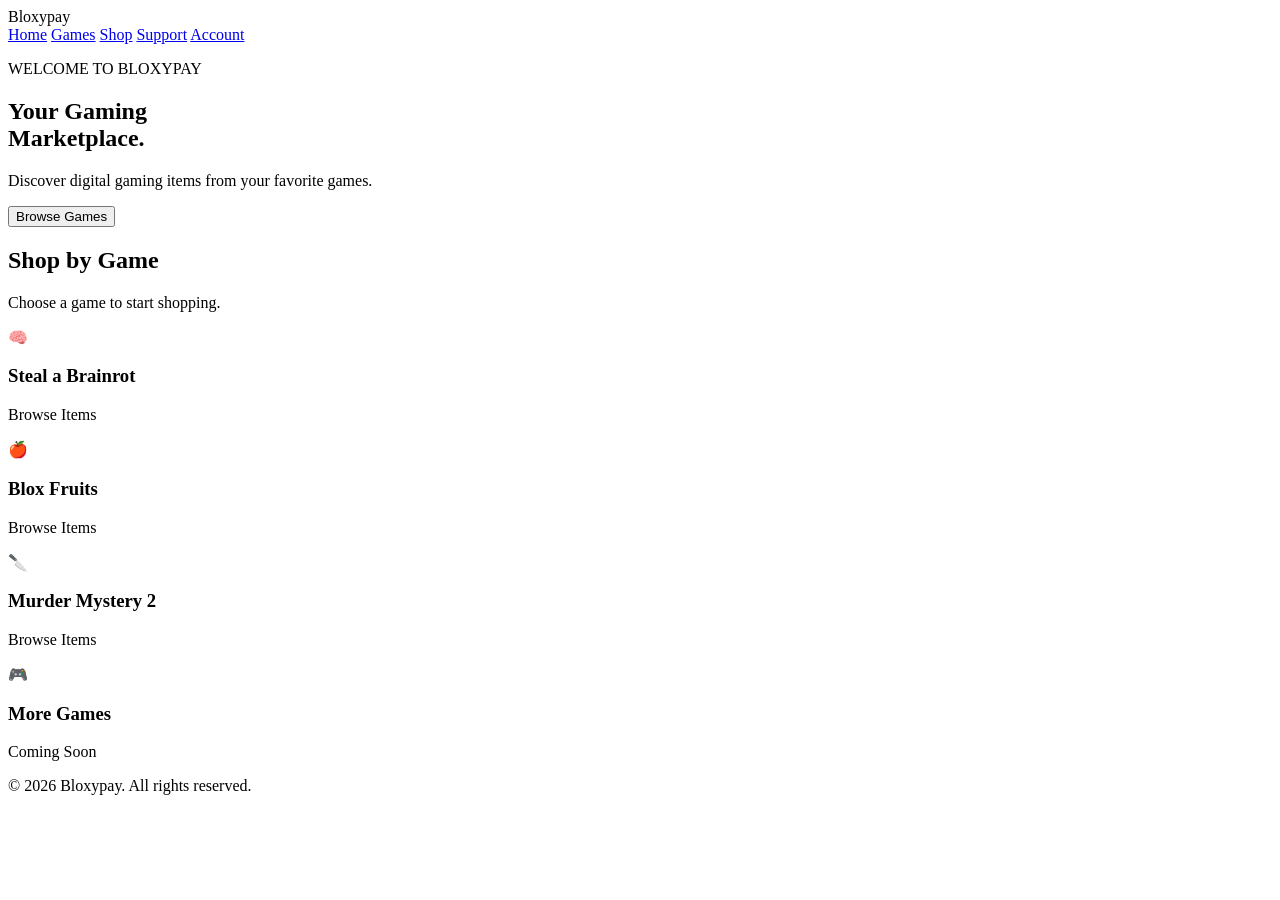
==== index.html @ 50c2b8b8 "Create index.html" ====
<!DOCTYPE html>
<html lang="en">
<head>
    <meta charset="UTF-8">
    <meta name="viewport" content="width=device-width, initial-scale=1.0">
    <title>Bloxypay</title>

    <link rel="stylesheet" href="css/style.css">
</head>

<body>

    <header class="navbar">
        <div class="logo">Bloxypay</div>

        <nav>
            <a href="index.html">Home</a>
            <a href="#">Games</a>
            <a href="#">Shop</a>
            <a href="#">Support</a>
            <a href="#">Account</a>
        </nav>
    </header>

    <main>

        <section class="hero">
            <div class="hero-content">
                <p class="small-title">WELCOME TO BLOXYPAY</p>

                <h1>Your Gaming<br>
                    Marketplace.</h1>

                <p class="description">
                    Discover digital gaming items from your favorite games.
                </p>

                <button onclick="browseGames()">
                    Browse Games
                </button>
            </div>
        </section>

        <section class="games">

            <h2>Shop by Game</h2>
            <p class="section-description">
                Choose a game to start shopping.
            </p>

            <div class="game-grid">

                <div class="game-card" onclick="selectGame('Steal a Brainrot')">
                    <div class="game-icon">🧠</div>
                    <h3>Steal a Brainrot</h3>
                    <p>Browse Items</p>
                </div>

                <div class="game-card" onclick="selectGame('Blox Fruits')">
                    <div class="game-icon">🍎</div>
                    <h3>Blox Fruits</h3>
                    <p>Browse Items</p>
                </div>

                <div class="game-card" onclick="selectGame('Murder Mystery 2')">
                    <div class="game-icon">🔪</div>
                    <h3>Murder Mystery 2</h3>
                    <p>Browse Items</p>
                </div>

                <div class="game-card" onclick="selectGame('Other Games')">
                    <div class="game-icon">🎮</div>
                    <h3>More Games</h3>
                    <p>Coming Soon</p>
                </div>

            </div>

        </section>

    </main>

    <footer>
        <p>© 2026 Bloxypay. All rights reserved.</p>
    </footer>

    <script src="js/app.js"></script>

</body>
</html>
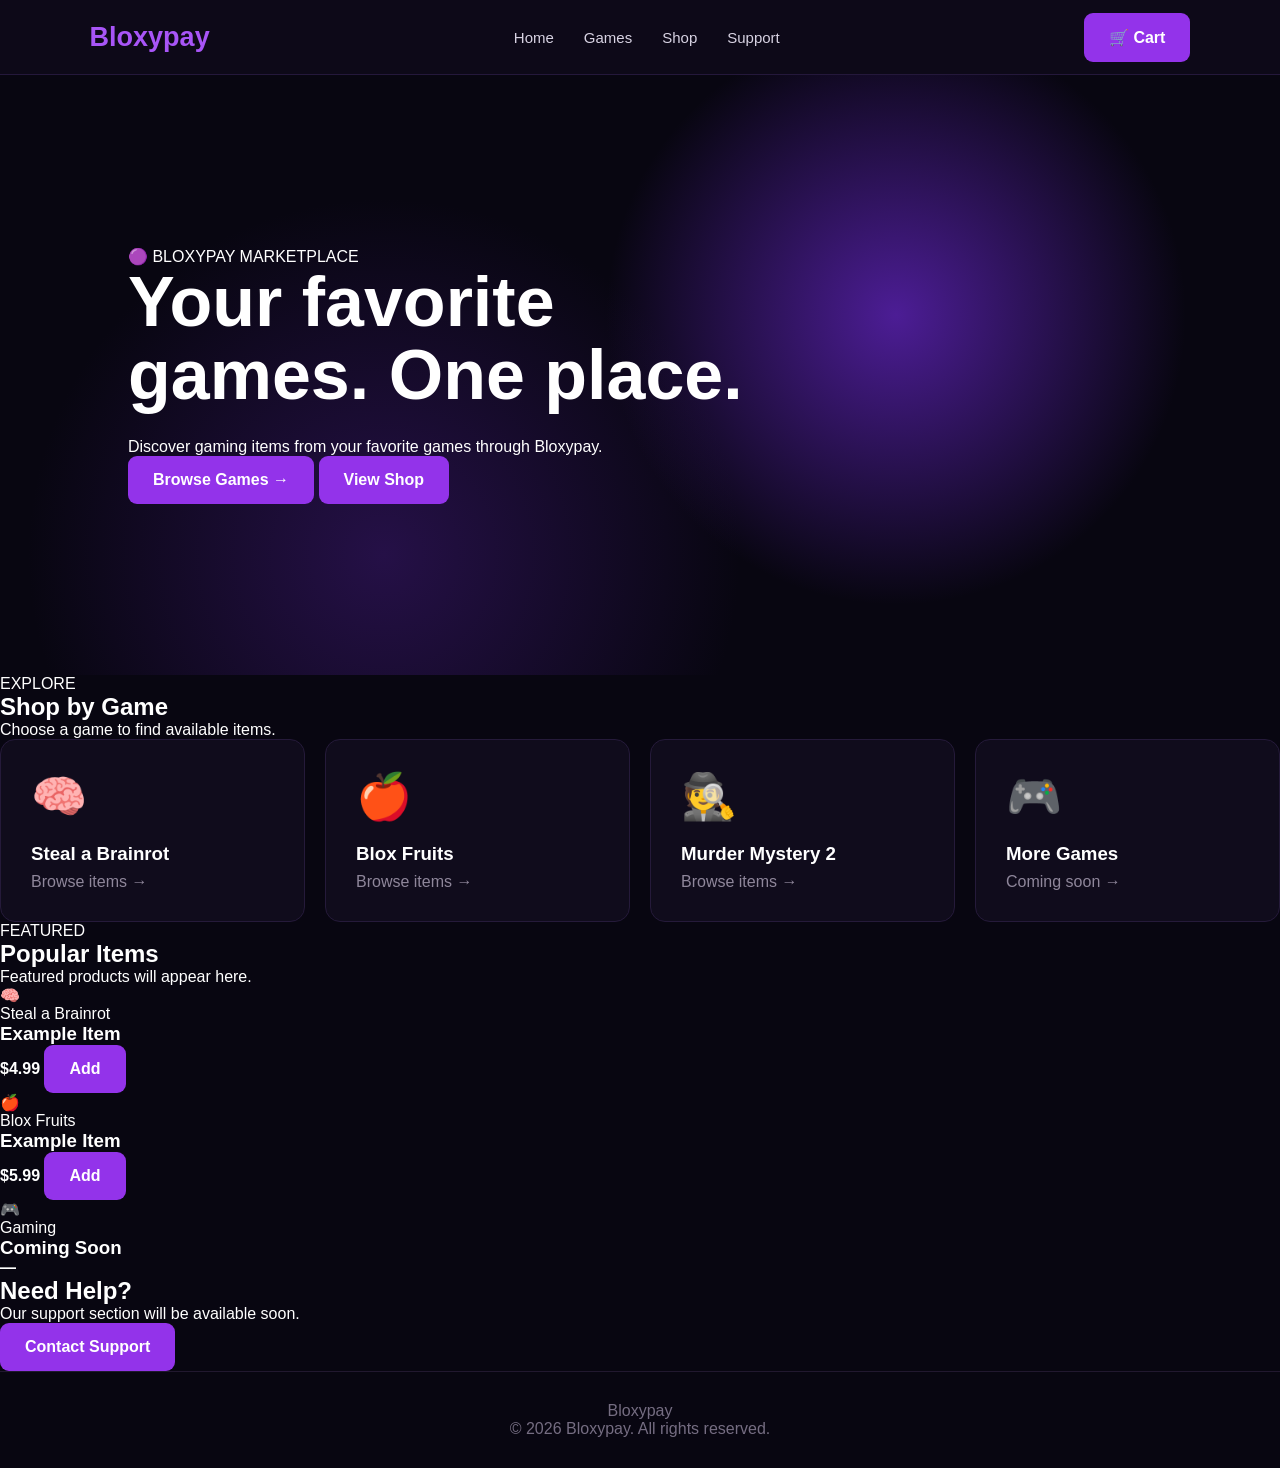
==== commit 10456e26: "Update index.html" ====
--- a/index.html
+++ b/index.html
@@ -3,88 +3,329 @@
 <head>
     <meta charset="UTF-8">
     <meta name="viewport" content="width=device-width, initial-scale=1.0">
-    <title>Bloxypay</title>
+
+    <title>Bloxypay | Gaming Marketplace</title>
 
     <link rel="stylesheet" href="css/style.css">
 </head>
 
 <body>
 
-    <header class="navbar">
-        <div class="logo">Bloxypay</div>
-
-        <nav>
-            <a href="index.html">Home</a>
-            <a href="#">Games</a>
-            <a href="#">Shop</a>
-            <a href="#">Support</a>
-            <a href="#">Account</a>
-        </nav>
-    </header>
-
-    <main>
-
-        <section class="hero">
-            <div class="hero-content">
-                <p class="small-title">WELCOME TO BLOXYPAY</p>
-
-                <h1>Your Gaming<br>
-                    Marketplace.</h1>
-
-                <p class="description">
-                    Discover digital gaming items from your favorite games.
+<header class="navbar">
+
+    <div class="logo">
+        Bloxypay
+    </div>
+
+    <nav>
+        <a href="index.html">Home</a>
+        <a href="#games">Games</a>
+        <a href="#products">Shop</a>
+        <a href="#support">Support</a>
+    </nav>
+
+    <button class="cart-button" onclick="openCart()">
+        🛒 Cart
+    </button>
+
+</header>
+
+
+<main>
+
+    <!-- HERO -->
+
+    <section class="hero">
+
+        <div class="hero-content">
+
+            <span class="badge">
+                🟣 BLOXYPAY MARKETPLACE
+            </span>
+
+            <h1>
+                Your favorite<br>
+                games. <span>One place.</span>
+            </h1>
+
+            <p>
+                Discover gaming items from your favorite games
+                through Bloxypay.
+            </p>
+
+            <div class="hero-buttons">
+
+                <button onclick="browseGames()" class="primary-button">
+                    Browse Games →
+                </button>
+
+                <button onclick="browseProducts()" class="secondary-button">
+                    View Shop
+                </button>
+
+            </div>
+
+        </div>
+
+    </section>
+
+
+    <!-- GAMES -->
+
+    <section class="section" id="games">
+
+        <div class="section-heading">
+
+            <p class="purple-text">
+                EXPLORE
+            </p>
+
+            <h2>
+                Shop by Game
+            </h2>
+
+            <p>
+                Choose a game to find available items.
+            </p>
+
+        </div>
+
+
+        <div class="game-grid">
+
+            <div class="game-card"
+                 onclick="selectGame('Steal a Brainrot')">
+
+                <div class="game-icon">
+                    🧠
+                </div>
+
+                <h3>
+                    Steal a Brainrot
+                </h3>
+
+                <p>
+                    Browse items →
                 </p>
 
-                <button onclick="browseGames()">
-                    Browse Games
-                </button>
-            </div>
-        </section>
-
-        <section class="games">
-
-            <h2>Shop by Game</h2>
-            <p class="section-description">
-                Choose a game to start shopping.
-            </p>
-
-            <div class="game-grid">
-
-                <div class="game-card" onclick="selectGame('Steal a Brainrot')">
-                    <div class="game-icon">🧠</div>
-                    <h3>Steal a Brainrot</h3>
-                    <p>Browse Items</p>
-                </div>
-
-                <div class="game-card" onclick="selectGame('Blox Fruits')">
-                    <div class="game-icon">🍎</div>
-                    <h3>Blox Fruits</h3>
-                    <p>Browse Items</p>
-                </div>
-
-                <div class="game-card" onclick="selectGame('Murder Mystery 2')">
-                    <div class="game-icon">🔪</div>
-                    <h3>Murder Mystery 2</h3>
-                    <p>Browse Items</p>
-                </div>
-
-                <div class="game-card" onclick="selectGame('Other Games')">
-                    <div class="game-icon">🎮</div>
-                    <h3>More Games</h3>
-                    <p>Coming Soon</p>
-                </div>
-
-            </div>
-
-        </section>
-
-    </main>
-
-    <footer>
-        <p>© 2026 Bloxypay. All rights reserved.</p>
-    </footer>
-
-    <script src="js/app.js"></script>
+            </div>
+
+
+            <div class="game-card"
+                 onclick="selectGame('Blox Fruits')">
+
+                <div class="game-icon">
+                    🍎
+                </div>
+
+                <h3>
+                    Blox Fruits
+                </h3>
+
+                <p>
+                    Browse items →
+                </p>
+
+            </div>
+
+
+            <div class="game-card"
+                 onclick="selectGame('Murder Mystery 2')">
+
+                <div class="game-icon">
+                    🕵️
+                </div>
+
+                <h3>
+                    Murder Mystery 2
+                </h3>
+
+                <p>
+                    Browse items →
+                </p>
+
+            </div>
+
+
+            <div class="game-card"
+                 onclick="selectGame('More Games')">
+
+                <div class="game-icon">
+                    🎮
+                </div>
+
+                <h3>
+                    More Games
+                </h3>
+
+                <p>
+                    Coming soon →
+                </p>
+
+            </div>
+
+        </div>
+
+    </section>
+
+
+    <!-- PRODUCTS -->
+
+    <section class="section products-section" id="products">
+
+        <div class="section-heading">
+
+            <p class="purple-text">
+                FEATURED
+            </p>
+
+            <h2>
+                Popular Items
+            </h2>
+
+            <p>
+                Featured products will appear here.
+            </p>
+
+        </div>
+
+
+        <div class="product-grid">
+
+            <div class="product-card">
+
+                <div class="product-image">
+                    🧠
+                </div>
+
+                <div class="product-info">
+
+                    <span>
+                        Steal a Brainrot
+                    </span>
+
+                    <h3>
+                        Example Item
+                    </h3>
+
+                    <div class="product-bottom">
+
+                        <strong>
+                            $4.99
+                        </strong>
+
+                        <button onclick="addToCart('Example Item', 4.99)">
+                            Add
+                        </button>
+
+                    </div>
+
+                </div>
+
+            </div>
+
+
+            <div class="product-card">
+
+                <div class="product-image">
+                    🍎
+                </div>
+
+                <div class="product-info">
+
+                    <span>
+                        Blox Fruits
+                    </span>
+
+                    <h3>
+                        Example Item
+                    </h3>
+
+                    <div class="product-bottom">
+
+                        <strong>
+                            $5.99
+                        </strong>
+
+                        <button onclick="addToCart('Example Item 2', 5.99)">
+                            Add
+                        </button>
+
+                    </div>
+
+                </div>
+
+            </div>
+
+
+            <div class="product-card">
+
+                <div class="product-image">
+                    🎮
+                </div>
+
+                <div class="product-info">
+
+                    <span>
+                        Gaming
+                    </span>
+
+                    <h3>
+                        Coming Soon
+                    </h3>
+
+                    <div class="product-bottom">
+
+                        <strong>
+                            —
+                        </strong>
+
+                    </div>
+
+                </div>
+
+            </div>
+
+        </div>
+
+    </section>
+
+
+    <!-- SUPPORT -->
+
+    <section class="support" id="support">
+
+        <h2>
+            Need Help?
+        </h2>
+
+        <p>
+            Our support section will be available soon.
+        </p>
+
+        <button onclick="contactSupport()">
+            Contact Support
+        </button>
+
+    </section>
+
+</main>
+
+
+<footer>
+
+    <div class="footer-logo">
+        Bloxypay
+    </div>
+
+    <p>
+        © 2026 Bloxypay. All rights reserved.
+    </p>
+
+</footer>
+
+
+<script src="js/app.js"></script>
 
 </body>
 </html>
--- a/css/style.css
+++ b/css/style.css
@@ -0,0 +1,164 @@
+* {
+    margin: 0;
+    padding: 0;
+    box-sizing: border-box;
+}
+
+body {
+    font-family: Arial, sans-serif;
+    background: #080611;
+    color: white;
+}
+
+.navbar {
+    height: 75px;
+    display: flex;
+    align-items: center;
+    justify-content: space-between;
+    padding: 0 7%;
+    background: #0d0918;
+    border-bottom: 1px solid #24183b;
+}
+
+.logo {
+    font-size: 27px;
+    font-weight: bold;
+    color: #a855f7;
+}
+
+nav {
+    display: flex;
+    gap: 30px;
+}
+
+nav a {
+    color: #d8d3e3;
+    text-decoration: none;
+    font-size: 15px;
+}
+
+nav a:hover {
+    color: #a855f7;
+}
+
+.hero {
+    min-height: 600px;
+    display: flex;
+    align-items: center;
+    padding: 80px 10%;
+    background:
+        radial-gradient(circle at 70% 40%, #4c1d95 0%, transparent 30%),
+        radial-gradient(circle at 30% 80%, #251047 0%, transparent 35%),
+        #080611;
+}
+
+.hero-content {
+    max-width: 650px;
+}
+
+.small-title {
+    color: #a855f7;
+    font-weight: bold;
+    letter-spacing: 3px;
+    margin-bottom: 20px;
+}
+
+h1 {
+    font-size: 70px;
+    line-height: 1.05;
+    margin-bottom: 25px;
+}
+
+.description {
+    color: #aaa3b8;
+    font-size: 18px;
+    margin-bottom: 35px;
+}
+
+button {
+    border: none;
+    padding: 15px 25px;
+    border-radius: 9px;
+    background: #9333ea;
+    color: white;
+    font-size: 16px;
+    font-weight: bold;
+    cursor: pointer;
+}
+
+button:hover {
+    background: #a855f7;
+}
+
+.games {
+    padding: 80px 8%;
+}
+
+.games h2 {
+    font-size: 36px;
+    margin-bottom: 10px;
+}
+
+.section-description {
+    color: #918a9d;
+    margin-bottom: 35px;
+}
+
+.game-grid {
+    display: grid;
+    grid-template-columns: repeat(4, 1fr);
+    gap: 20px;
+}
+
+.game-card {
+    padding: 30px;
+    background: #100c1c;
+    border: 1px solid #251a3a;
+    border-radius: 15px;
+    cursor: pointer;
+    transition: 0.2s;
+}
+
+.game-card:hover {
+    transform: translateY(-5px);
+    border-color: #9333ea;
+}
+
+.game-icon {
+    font-size: 45px;
+    margin-bottom: 20px;
+}
+
+.game-card h3 {
+    margin-bottom: 8px;
+}
+
+.game-card p {
+    color: #8f879b;
+}
+
+footer {
+    padding: 30px;
+    text-align: center;
+    color: #756d82;
+    border-top: 1px solid #21182f;
+}
+
+@media (max-width: 800px) {
+
+    .navbar {
+        padding: 0 5%;
+    }
+
+    nav {
+        display: none;
+    }
+
+    h1 {
+        font-size: 48px;
+    }
+
+    .game-grid {
+        grid-template-columns: 1fr 1fr;
+    }
+}
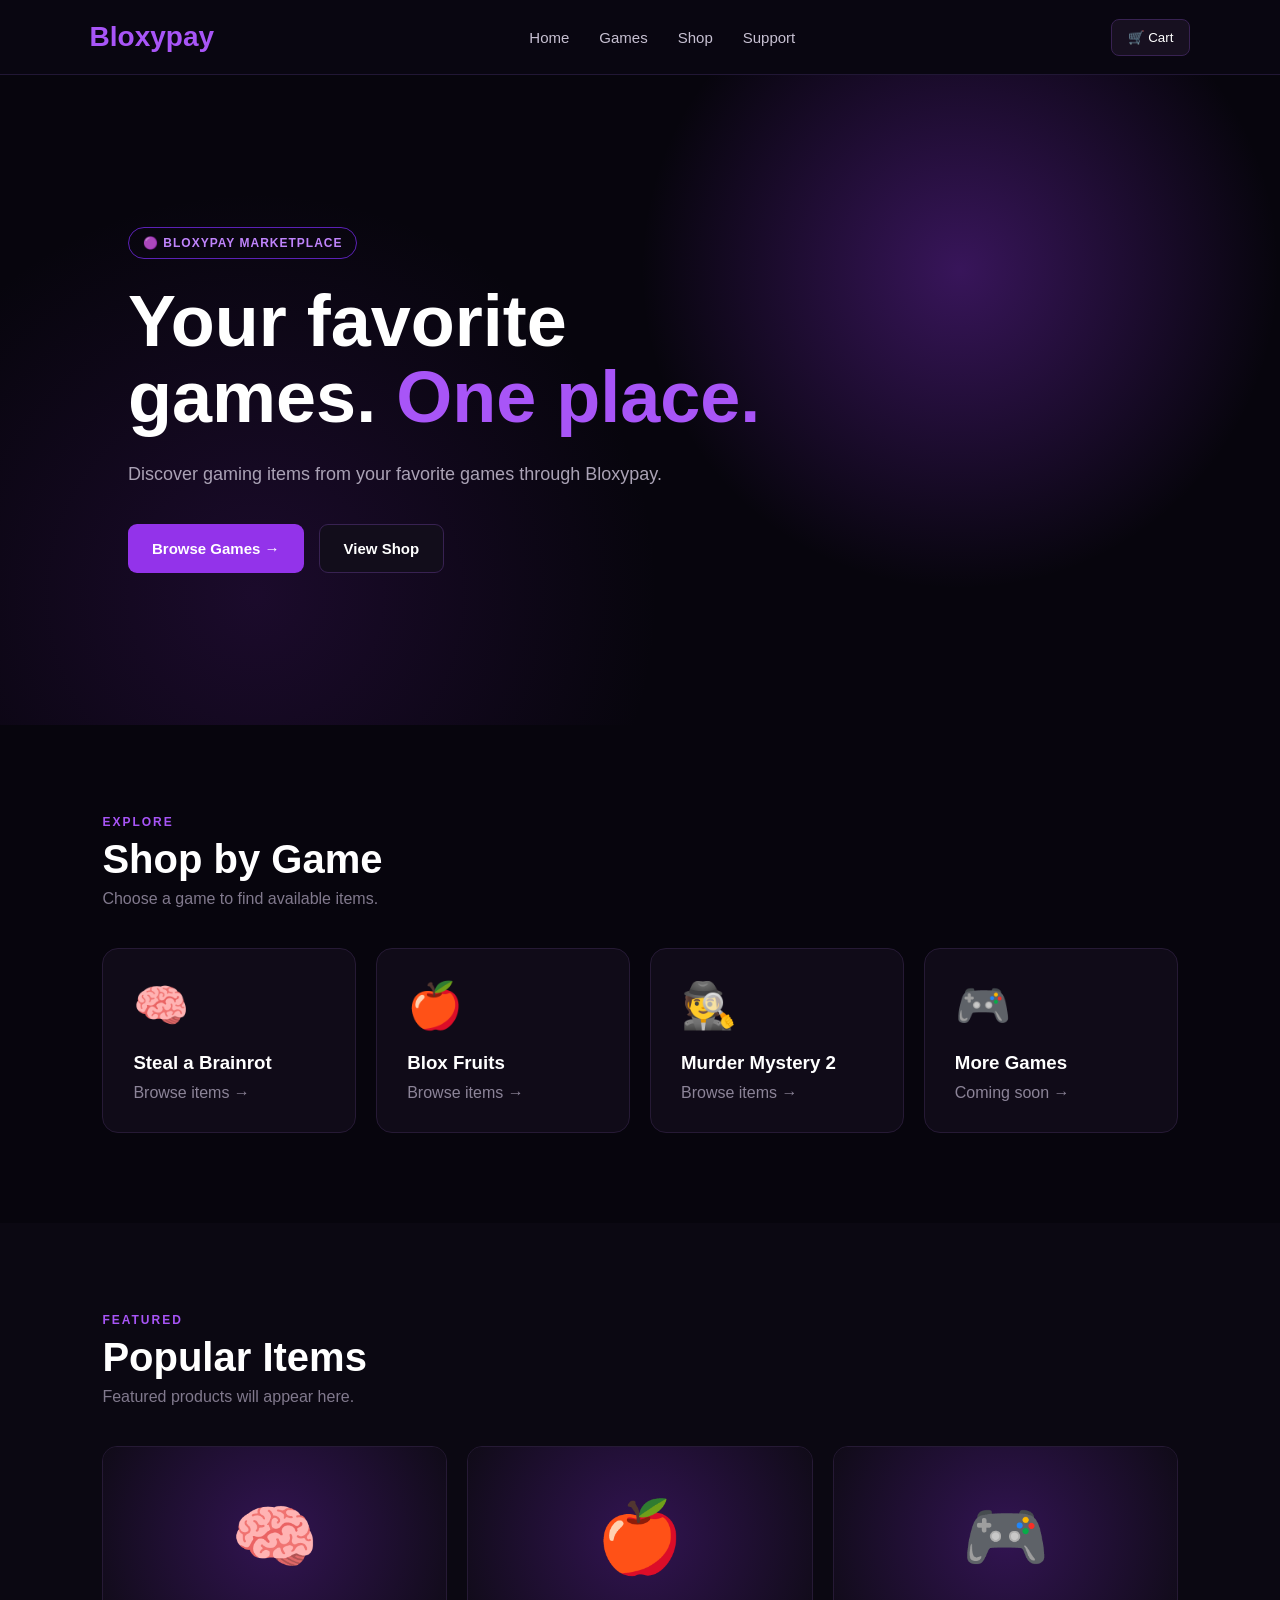
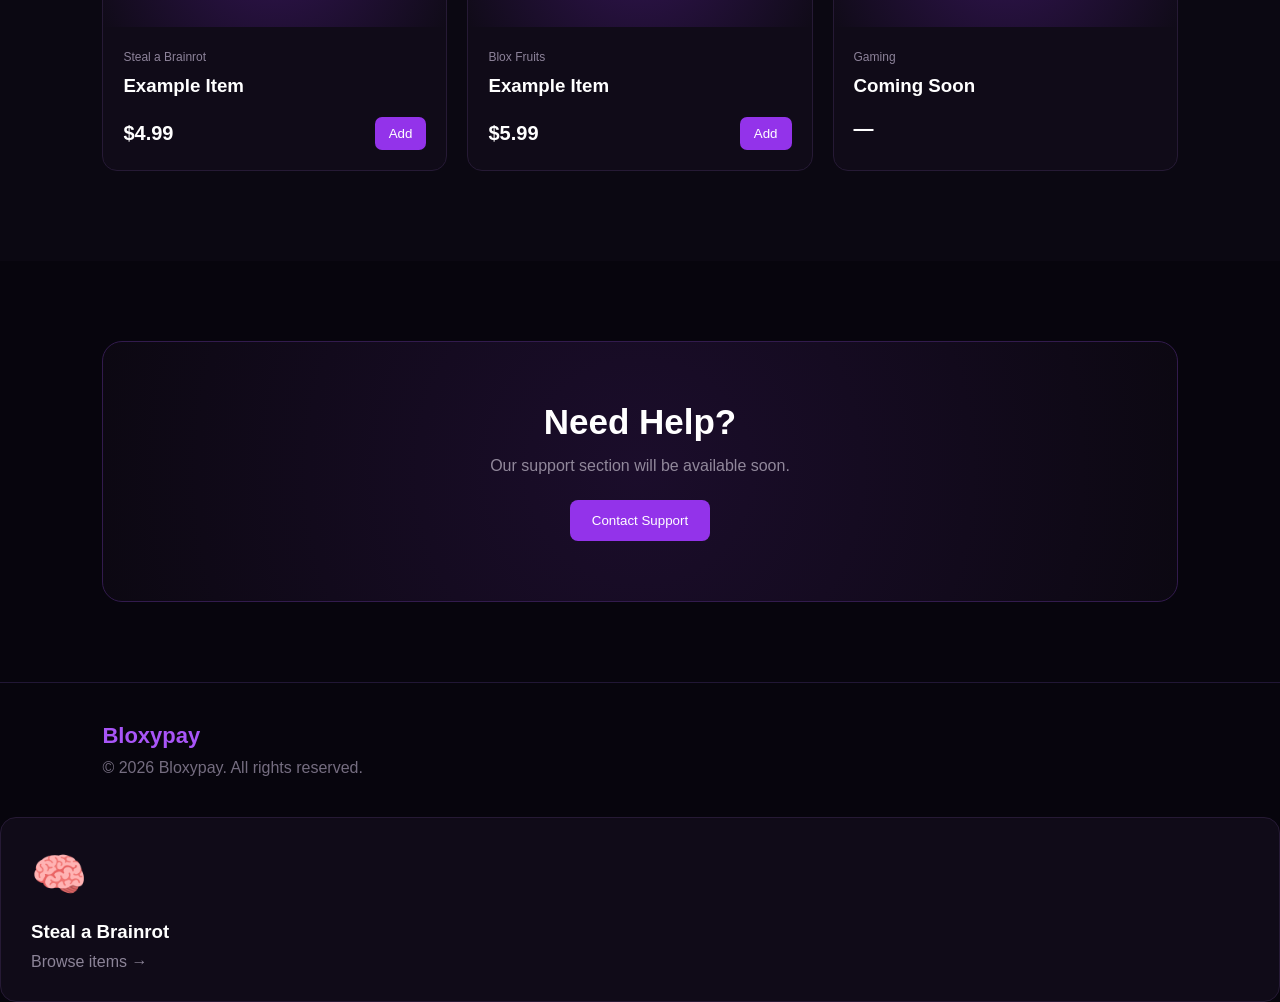
==== commit 46ad2ac4: "Update index.html" ====
--- a/index.html
+++ b/index.html
@@ -329,3 +329,19 @@
 
 </body>
 </html>
+<div class="game-card"
+     onclick="window.location.href='sab.html'">
+
+    <div class="game-icon">
+        🧠
+    </div>
+
+    <h3>
+        Steal a Brainrot
+    </h3>
+
+    <p>
+        Browse items →
+    </p>
+
+</div>
--- a/css/style.css
+++ b/css/style.css
@@ -4,25 +4,37 @@
     box-sizing: border-box;
 }
 
+html {
+    scroll-behavior: smooth;
+}
+
 body {
-    font-family: Arial, sans-serif;
-    background: #080611;
+    font-family: Arial, Helvetica, sans-serif;
+    background: #07050d;
     color: white;
 }
+
+
+/* NAVBAR */
 
 .navbar {
     height: 75px;
+    padding: 0 7%;
     display: flex;
     align-items: center;
     justify-content: space-between;
-    padding: 0 7%;
-    background: #0d0918;
-    border-bottom: 1px solid #24183b;
+
+    background: rgba(10, 7, 18, 0.95);
+    border-bottom: 1px solid #211735;
+
+    position: sticky;
+    top: 0;
+    z-index: 100;
 }
 
 .logo {
-    font-size: 27px;
-    font-weight: bold;
+    font-size: 28px;
+    font-weight: 800;
     color: #a855f7;
 }
 
@@ -32,7 +44,7 @@
 }
 
 nav a {
-    color: #d8d3e3;
+    color: #c7c0d2;
     text-decoration: none;
     font-size: 15px;
 }
@@ -41,87 +53,176 @@
     color: #a855f7;
 }
 
+.cart-button {
+    background: #171020;
+    border: 1px solid #382252;
+    color: white;
+    padding: 10px 16px;
+    border-radius: 8px;
+    cursor: pointer;
+}
+
+
+/* HERO */
+
 .hero {
-    min-height: 600px;
-    display: flex;
-    align-items: center;
+    min-height: 650px;
+
+    display: flex;
+    align-items: center;
+
     padding: 80px 10%;
+
     background:
-        radial-gradient(circle at 70% 40%, #4c1d95 0%, transparent 30%),
-        radial-gradient(circle at 30% 80%, #251047 0%, transparent 35%),
-        #080611;
+        radial-gradient(
+            circle at 75% 30%,
+            rgba(147, 51, 234, 0.35),
+            transparent 30%
+        ),
+        radial-gradient(
+            circle at 20% 80%,
+            rgba(88, 28, 135, 0.25),
+            transparent 35%
+        ),
+        #07050d;
 }
 
 .hero-content {
-    max-width: 650px;
-}
-
-.small-title {
+    max-width: 750px;
+}
+
+.badge {
+    display: inline-block;
+
+    padding: 8px 14px;
+
+    border: 1px solid #5b21b6;
+    border-radius: 50px;
+
+    color: #c084fc;
+
+    font-size: 12px;
+    font-weight: bold;
+    letter-spacing: 1px;
+
+    margin-bottom: 25px;
+}
+
+.hero h1 {
+    font-size: 72px;
+    line-height: 1.05;
+
+    margin-bottom: 25px;
+}
+
+.hero h1 span {
     color: #a855f7;
+}
+
+.hero p {
+    color: #aaa2b5;
+
+    font-size: 18px;
+    line-height: 1.6;
+
+    max-width: 600px;
+
+    margin-bottom: 35px;
+}
+
+.hero-buttons {
+    display: flex;
+    gap: 15px;
+}
+
+.primary-button,
+.secondary-button {
+    padding: 15px 24px;
+
+    border-radius: 9px;
+
+    font-size: 15px;
     font-weight: bold;
-    letter-spacing: 3px;
-    margin-bottom: 20px;
-}
-
-h1 {
-    font-size: 70px;
-    line-height: 1.05;
-    margin-bottom: 25px;
-}
-
-.description {
-    color: #aaa3b8;
-    font-size: 18px;
-    margin-bottom: 35px;
-}
-
-button {
+
+    cursor: pointer;
+}
+
+.primary-button {
+    background: #9333ea;
     border: none;
-    padding: 15px 25px;
-    border-radius: 9px;
-    background: #9333ea;
     color: white;
-    font-size: 16px;
+}
+
+.primary-button:hover {
+    background: #a855f7;
+}
+
+.secondary-button {
+    background: #120d1b;
+    border: 1px solid #382252;
+    color: white;
+}
+
+
+/* SECTIONS */
+
+.section {
+    padding: 90px 8%;
+}
+
+.section-heading {
+    margin-bottom: 40px;
+}
+
+.purple-text {
+    color: #a855f7 !important;
+    font-size: 12px !important;
     font-weight: bold;
-    cursor: pointer;
-}
-
-button:hover {
-    background: #a855f7;
-}
-
-.games {
-    padding: 80px 8%;
-}
-
-.games h2 {
-    font-size: 36px;
-    margin-bottom: 10px;
-}
-
-.section-description {
-    color: #918a9d;
-    margin-bottom: 35px;
-}
+    letter-spacing: 2px;
+}
+
+.section-heading h2 {
+    font-size: 40px;
+    margin: 8px 0;
+}
+
+.section-heading p {
+    color: #81798d;
+}
+
+
+/* GAMES */
 
 .game-grid {
     display: grid;
-    grid-template-columns: repeat(4, 1fr);
+
+    grid-template-columns:
+        repeat(4, 1fr);
+
     gap: 20px;
 }
 
 .game-card {
     padding: 30px;
-    background: #100c1c;
-    border: 1px solid #251a3a;
-    border-radius: 15px;
+
+    background: #100b18;
+
+    border: 1px solid #261a35;
+
+    border-radius: 16px;
+
     cursor: pointer;
+
     transition: 0.2s;
 }
 
 .game-card:hover {
-    transform: translateY(-5px);
+    transform: translateY(-6px);
+
     border-color: #9333ea;
+
+    box-shadow:
+        0 15px 40px rgba(147, 51, 234, 0.12);
 }
 
 .game-icon {
@@ -130,35 +231,405 @@
 }
 
 .game-card h3 {
-    margin-bottom: 8px;
+    margin-bottom: 10px;
 }
 
 .game-card p {
-    color: #8f879b;
-}
+    color: #8c8498;
+}
+
+
+/* PRODUCTS */
+
+.products-section {
+    background: #0b0812;
+}
+
+.product-grid {
+    display: grid;
+
+    grid-template-columns:
+        repeat(3, 1fr);
+
+    gap: 20px;
+}
+
+.product-card {
+    overflow: hidden;
+
+    background: #100b18;
+
+    border: 1px solid #261a35;
+
+    border-radius: 15px;
+}
+
+.product-image {
+    height: 180px;
+
+    display: flex;
+    align-items: center;
+    justify-content: center;
+
+    font-size: 70px;
+
+    background:
+        radial-gradient(
+            circle,
+            #321452,
+            #100b18
+        );
+}
+
+.product-info {
+    padding: 20px;
+}
+
+.product-info > span {
+    color: #8d839a;
+    font-size: 12px;
+}
+
+.product-info h3 {
+    margin: 10px 0 20px;
+}
+
+.product-bottom {
+    display: flex;
+    align-items: center;
+    justify-content: space-between;
+}
+
+.product-bottom strong {
+    font-size: 20px;
+}
+
+.product-bottom button {
+    padding: 9px 14px;
+
+    border: none;
+    border-radius: 7px;
+
+    background: #9333ea;
+    color: white;
+
+    cursor: pointer;
+}
+
+
+/* SUPPORT */
+
+.support {
+    margin: 80px 8%;
+    padding: 60px;
+
+    text-align: center;
+
+    border: 1px solid #321b4d;
+    border-radius: 20px;
+
+    background:
+        radial-gradient(
+            circle,
+            #1b0d2b,
+            #0c0812
+        );
+}
+
+.support h2 {
+    font-size: 35px;
+    margin-bottom: 15px;
+}
+
+.support p {
+    color: #91889b;
+    margin-bottom: 25px;
+}
+
+.support button {
+    padding: 13px 22px;
+
+    border: none;
+    border-radius: 8px;
+
+    background: #9333ea;
+    color: white;
+
+    cursor: pointer;
+}
+
+
+/* FOOTER */
 
 footer {
-    padding: 30px;
-    text-align: center;
-    color: #756d82;
-    border-top: 1px solid #21182f;
-}
-
-@media (max-width: 800px) {
-
-    .navbar {
-        padding: 0 5%;
-    }
+    padding: 40px 8%;
+
+    border-top: 1px solid #211735;
+
+    color: #756d80;
+}
+
+.footer-logo {
+    color: #a855f7;
+    font-size: 22px;
+    font-weight: bold;
+
+    margin-bottom: 10px;
+}
+
+
+/* MOBILE */
+
+@media (max-width: 900px) {
 
     nav {
         display: none;
     }
 
-    h1 {
-        font-size: 48px;
+    .hero h1 {
+        font-size: 50px;
     }
 
     .game-grid {
         grid-template-columns: 1fr 1fr;
     }
-}
+
+    .product-grid {
+        grid-template-columns: 1fr;
+    }
+}
+
+
+@media (max-width: 550px) {
+
+    .game-grid {
+        grid-template-columns: 1fr;
+    }
+
+    .hero {
+        padding: 60px 7%;
+    }
+
+    .hero h1 {
+        font-size: 42px;
+    }
+
+    .hero-buttons {
+        flex-direction: column;
+    }
+
+    .support {
+        margin: 40px 5%;
+        padding: 40px 20px;
+    }
+}
+/* SHOP PAGE */
+
+.shop-header {
+    padding: 100px 8% 50px;
+
+    background:
+        radial-gradient(
+            circle at 70% 20%,
+            rgba(147, 51, 234, 0.25),
+            transparent 35%
+        ),
+        #07050d;
+}
+
+.shop-header h1 {
+    font-size: 55px;
+    margin: 10px 0;
+}
+
+.shop-header p {
+    color: #91889b;
+}
+
+.filter-bar {
+    display: flex;
+    gap: 10px;
+    flex-wrap: wrap;
+
+    margin-bottom: 40px;
+}
+
+.filter-bar button {
+    padding: 11px 16px;
+
+    border-radius: 8px;
+
+    background: #120d1b;
+
+    border: 1px solid #30203f;
+
+    color: white;
+
+    cursor: pointer;
+}
+
+.filter-bar button:hover {
+    background: #9333ea;
+}
+
+.rarity {
+    color: #8e8498;
+    font-size: 13px;
+
+    margin-bottom: 15px;
+}
+/* PRODUCT PAGE */
+
+.product-page {
+    min-height: 650px;
+
+    padding: 100px 8%;
+
+    display: grid;
+    grid-template-columns: 1fr 1fr;
+
+    gap: 70px;
+
+    align-items: center;
+}
+
+.product-large-image {
+    height: 450px;
+
+    display: flex;
+    align-items: center;
+    justify-content: center;
+
+    border-radius: 20px;
+
+    font-size: 130px;
+
+    background:
+        radial-gradient(
+            circle,
+            #321452,
+            #100b18
+        );
+
+    border: 1px solid #30203f;
+}
+
+.product-details > span {
+    color: #a855f7;
+
+    font-size: 13px;
+    font-weight: bold;
+    letter-spacing: 1px;
+}
+
+.product-details h1 {
+    font-size: 48px;
+
+    margin: 15px 0;
+}
+
+.product-details p {
+    color: #91889b;
+
+    line-height: 1.7;
+
+    margin-bottom: 25px;
+}
+
+.stock {
+    color: #aaa2b5;
+
+    margin-bottom: 20px;
+}
+
+.price {
+    font-size: 32px;
+
+    font-weight: bold;
+
+    margin-bottom: 25px;
+}
+
+
+@media (max-width: 800px) {
+
+    .product-page {
+        grid-template-columns: 1fr;
+
+        padding: 60px 6%;
+    }
+
+    .product-large-image {
+        height: 300px;
+    }
+
+}
+/* CART */
+
+.cart-page {
+    min-height: 650px;
+    padding: 90px 8%;
+}
+
+.cart-page h1 {
+    font-size: 48px;
+    margin: 10px 0;
+}
+
+.cart-item {
+    display: flex;
+    align-items: center;
+    justify-content: space-between;
+
+    padding: 20px;
+
+    margin-bottom: 15px;
+
+    background: #100b18;
+
+    border: 1px solid #261a35;
+
+    border-radius: 12px;
+}
+
+.cart-item-info h3 {
+    margin-bottom: 6px;
+}
+
+.cart-item-info p {
+    color: #91889b;
+}
+
+.remove-button {
+    padding: 8px 12px;
+
+    border: 1px solid #47245f;
+
+    border-radius: 7px;
+
+    background: #170d20;
+
+    color: #c084fc;
+
+    cursor: pointer;
+}
+
+.cart-summary {
+    margin-top: 30px;
+    padding: 25px;
+
+    display: flex;
+    align-items: center;
+    justify-content: space-between;
+    gap: 20px;
+
+    background: #100b18;
+
+    border: 1px solid #30203f;
+
+    border-radius: 12px;
+}
+
+.cart-summary strong {
+    font-size: 24px;
+}
